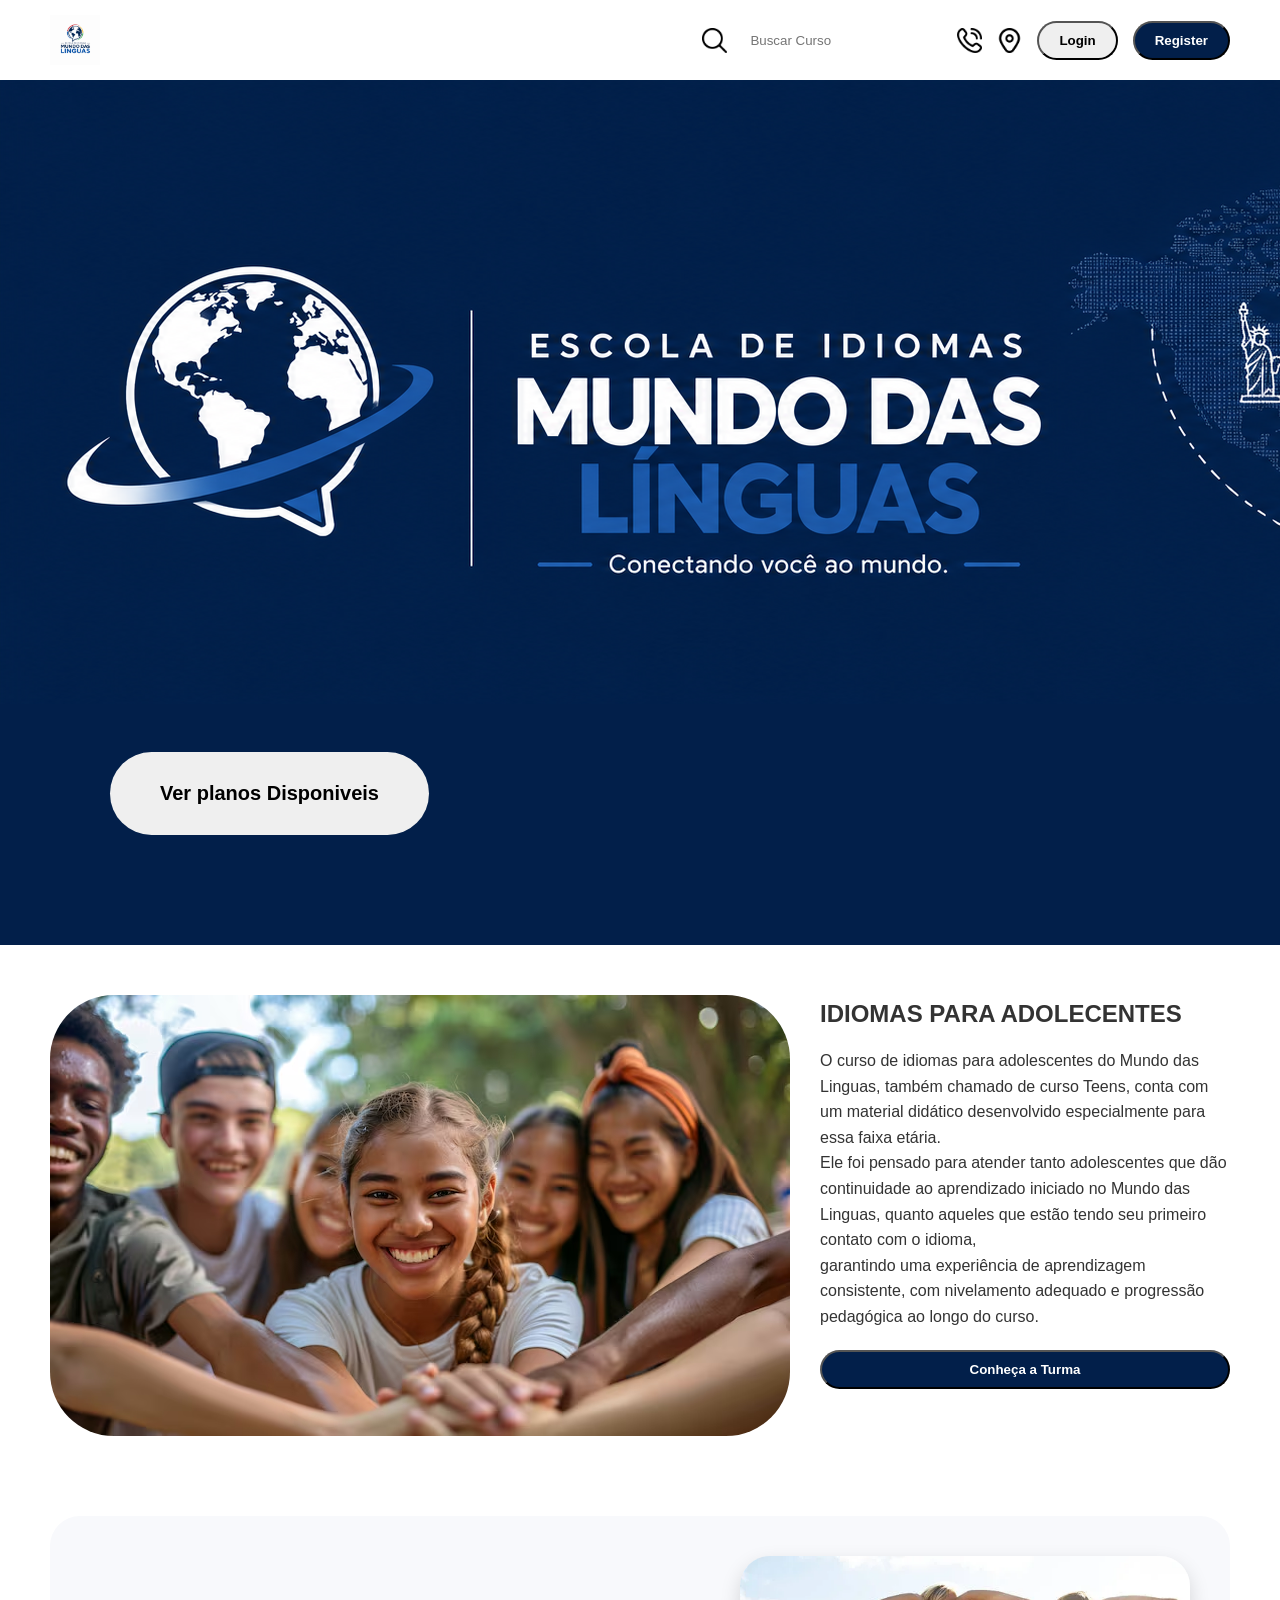
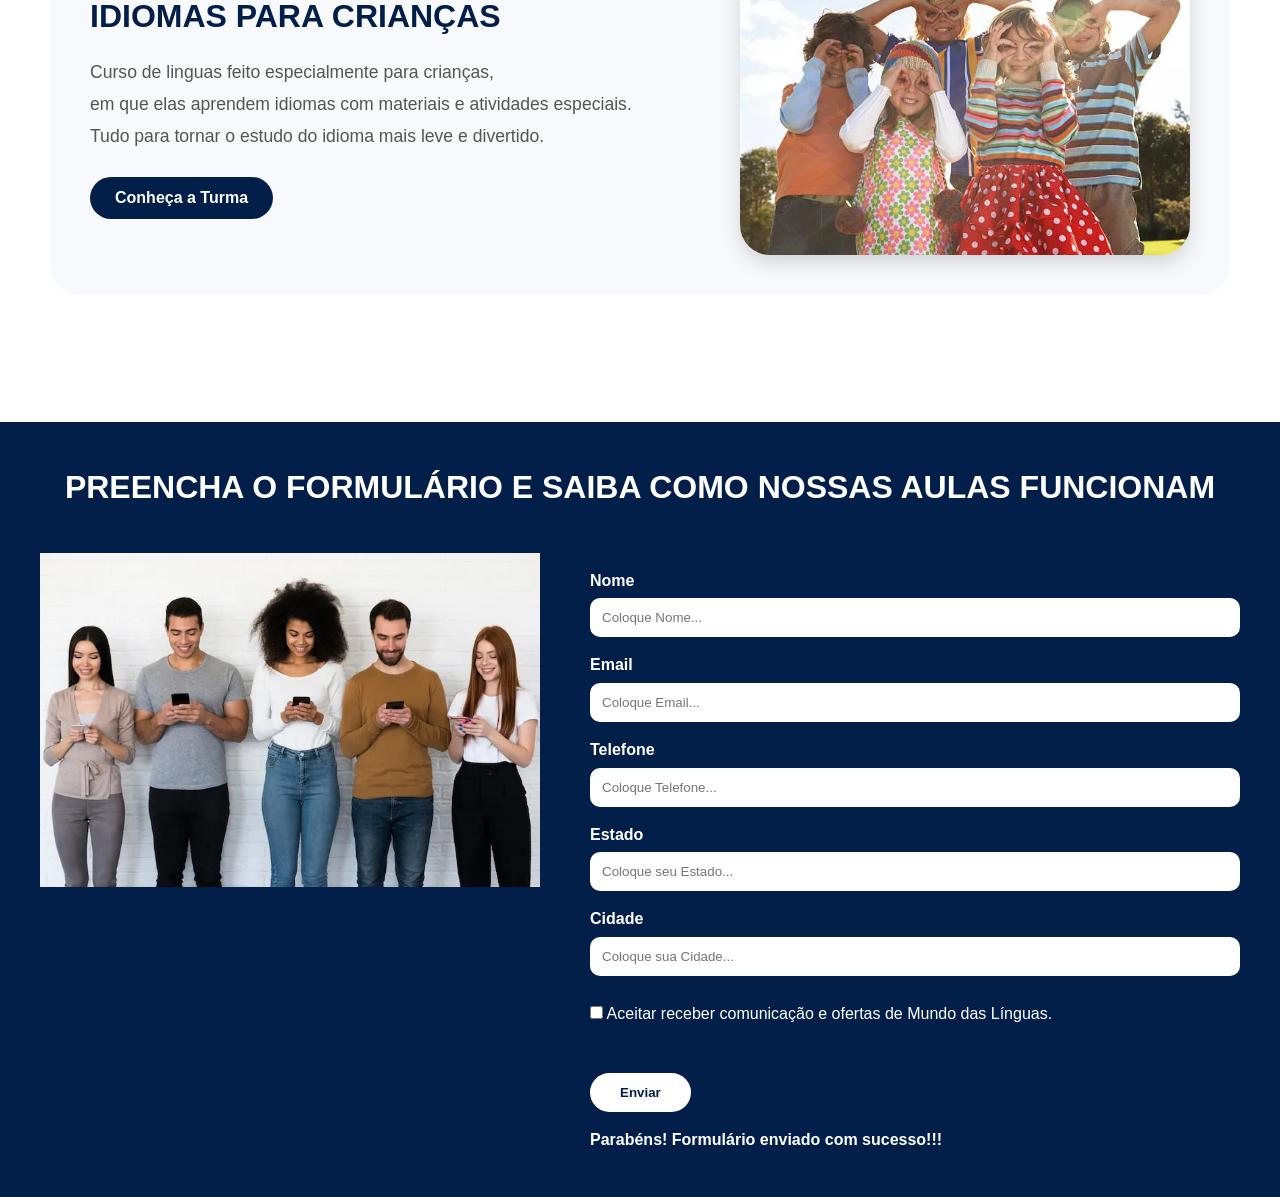
==== index.html @ b4dbf229 "css" ====
<!DOCTYPE html>
<html lang="pt-BR">
<head>
    <meta charset="UTF-8">
    <meta name="viewport" content="width=device-width, initial-scale=1.0">
    <title>Mundo das Linguas</title>
    <link rel="stylesheet" href="style.css">
</head>
<body>
    <header>
        <img id="Logo" src="img/logo.png" alt="Logo">
        <nav>
            <img src="img/Icone Busca.png" alt="">
            <input type="text" placeholder="Buscar Curso" class="barra_de_pesquisa">
            <img src="img/Icone chamada.png" alt="">
            <img src="img/icone localização.png" alt="">
            <button id="Login">Login</button>
            <button id="register">Register</button>  
        </nav>
    </header>
        
        <div id="botao">
            <img id="Banner" src="img/banner.png" alt=""><br>
            <button id="planos">Ver planos Disponiveis</button>
        </div>

        <div id="Parte2">

            <div>
    <img id="adolecente" src="img/adolecente.avif" alt="">

    <div>
        <h2 id="texto-adolecente">IDIOMAS PARA ADOLECENTES</h2>

        <p id="subtexto-adolecente">
           O curso de idiomas para adolescentes do Mundo das Linguas, também chamado de curso Teens, conta com um material didático desenvolvido especialmente para essa faixa etária.<br> 
                    Ele foi pensado para atender tanto adolescentes que dão continuidade ao aprendizado iniciado no Mundo das Linguas, quanto aqueles que estão tendo seu primeiro contato com o idioma,<br>
                    garantindo uma experiência de aprendizagem consistente, com nivelamento adequado e progressão pedagógica ao longo do curso.
        </p>

        <button class="turma">Conheça a Turma</button>
    </div>
</div> 
             <div>
    <img src="img/criança.webp" alt="" id="Kids"></img>

    <div>
        <h2 id="texto-criancas">IDIOMAS PARA CRIANÇAS</h2>

        <p id="subtexto-criancas">
          Curso de linguas feito especialmente para crianças,<br>
                     em que elas aprendem idiomas com materiais e atividades especiais.<br>
                     Tudo para tornar o estudo do idioma mais leve e divertido.</p>
        </p>

        <button class="turma">Conheça a Turma</button>
    </div>
        </div>
        <br>
        <br>
        <br>
    </div>
        <div id="formulario">
    <h1 id="preencha">
        PREENCHA O FORMULÁRIO E SAIBA COMO NOSSAS AULAS FUNCIONAM
    </h1>

    <div class="form-container">

        <img id="pessoas" src="img/celular.webp" alt="">

        <div class="form-campos">

            <p>Nome</p>
            <input type="text" placeholder="Coloque Nome...">

            <p>Email</p>
            <input type="text" placeholder="Coloque Email...">

            <p>Telefone</p>
            <input type="text" placeholder="Coloque Telefone...">

            <p>Estado</p>
            <input type="text" placeholder="Coloque seu Estado...">

            <p>Cidade</p>
            <input type="text" placeholder="Coloque sua Cidade...">

            <br><br>

            <input type="checkbox">
            <span class="Termos">
                Aceitar receber comunicação e ofertas de Mundo das Línguas.
            </span>

            <br><br>

            <button id="Enviar">Enviar</button>

            <p id="textoSecreto">
                Parabéns! Formulário enviado com sucesso!!!
            </p>

        </div>

    </div>
</div>

    <footer>

    </footer>
</body>
</html>
---- style.css ----
* {
    margin: 0;
    padding: 0;
    box-sizing: border-box;
}

body{
    font-family: Arial, Helvetica, sans-serif;
    background-color: white;
    color: #333;
    line-height: 1.6;
    width: 100%;
}


/* HEADER */
header{
    background-color: white;
    display: flex;
    justify-content: space-between;
    align-items: center;
    padding: 15px 50px;

}

#Logo{
    width: 50px;
}

nav{
    display: flex;
    align-items: center;
    gap: 15px;
}

nav img{
    width: 25px;
}

nav input{
    padding: 8px;
    border: none;
    border-radius: 5px;
    width: 200px;
    
}

#Login {
    padding: 10px 20px;
    border-radius: 20px;
    cursor: pointer;
    font-weight: bold;
}



#register{
    padding: 10px 20px;
    background-color: #021F4A;
    color: white;
    border-radius: 20px;
    cursor: pointer;
    font-weight: bold;
}

#banner{
    height: 1;
}

#planos{
border: none;
border-radius: 30rem;
padding: 30px 50px;
margin: 110px;
font-weight: bold;
cursor: pointer;
font-size: 20px;
margin-top: 40px;
}

#botao{
    background-color: #021F4A;
}

#Parte2 {
    margin: 50px;
}

#adolecente{
    border: none;
    border-radius: 4rem;
    
}
#texto-adolecente{
    text-align: center;
}
#subtexto-adolecente{
    text-align: center;
}
#Parte2 > div:first-child{
    display: flex;
    align-items: flex-start;
    gap: 30px;
}

#Parte2 > div:first-child > div{
    display: flex;
    flex-direction: column;
}

#texto-adolecente{
    text-align: left;
    margin-bottom: 15px;
}

#subtexto-adolecente{
    text-align: left;
    margin-bottom: 20px;
    max-width: 800px;
}


.turma {
    padding: 10px 20px;
    border-radius: 20px;
    cursor: pointer;
    font-weight: bold;
    background-color: #021F4A;
    color: white;
}
#Parte2 > div:nth-child(2){
    display: flex;
    flex-direction: row-reverse; /* imagem à direita */
    align-items: flex-start;
    justify-content: space-between;
    gap: 30px;
    margin-top: 50px;
}

#Parte2 > div:nth-child(2) > div{
    flex: 1;
    text-align: left;
}

#texto-criancas{
    margin-bottom: 15px;
}

#subtexto-criancas{
    margin-bottom: 20px;
    max-width: 800px;
}

#Kids{
    border-radius: 4rem;
     max-width: 400px;
}


.form-campos p{
    text-align: left;
    margin-top: 15px;
    margin-bottom: 5px;
    font-weight: bold;
}
#formulario{
    background-color: #021F4A;
    color: white;
    margin: 0 auto;
    padding: 40px;
}

#preencha{
    text-align: center;
    margin-bottom: 40px;
}

.form-container{
    display: flex;
    align-items: flex-start;
    justify-content: space-between;
    gap: 50px;
}

#pessoas{
    width: 500px;
    height: auto;
}

.form-campos{
    flex: 1;
}

.form-campos p{
    margin-top: 15px;
    margin-bottom: 5px;
    font-weight: bold;
}

.form-campos input[type="text"]{
    width: 100%;
    padding: 12px;
    border: none;
    border-radius: 10px;
}

#Enviar{
    margin-top: 20px;
    padding: 12px 30px;
    border: none;
    border-radius: 25px;
    background-color: white;
    color: #021F4A;
    font-weight: bold;
    cursor: pointer;
}
:root{
    --azul-principal: #021F4A;
    --cinza-texto: #333;
    --branco: #fff;
}

body{
    font-family: Arial, Helvetica, sans-serif;
    background: var(--branco);
    color: var(--cinza-texto);
    line-height: 1.6;
}
/* SEÇÃO CRIANÇAS */
#Parte2 > div:nth-child(2){
    display: flex;
    align-items: center;
    justify-content: space-between;
    gap: 50px;
    margin-top: 80px;
    padding: 40px;
    background-color: #f8f9fc;
    border-radius: 30px;
}

#Parte2 > div:nth-child(2) > div{
    flex: 1;
}

#texto-criancas{
    font-size: 2rem;
    color: #021F4A;
    margin-bottom: 15px;
}

#subtexto-criancas{
    font-size: 1.1rem;
    line-height: 1.8;
    color: #555;
    margin-bottom: 25px;
    max-width: 600px;
}

#Kids{
    width: 100%;
    max-width: 450px;
    border-radius: 30px;
    object-fit: cover;
    box-shadow: 0 8px 20px rgba(0,0,0,0.15);
}

#Parte2 > div:nth-child(2) .turma{
    background-color: #021F4A;
    color: white;
    border: none;
    border-radius: 25px;
    padding: 12px 25px;
    font-size: 16px;
    transition: 0.3s;
}

#Parte2 > div:nth-child(2) .turma:hover{
    background-color: #03306f;
    transform: translateY(-2px);
}
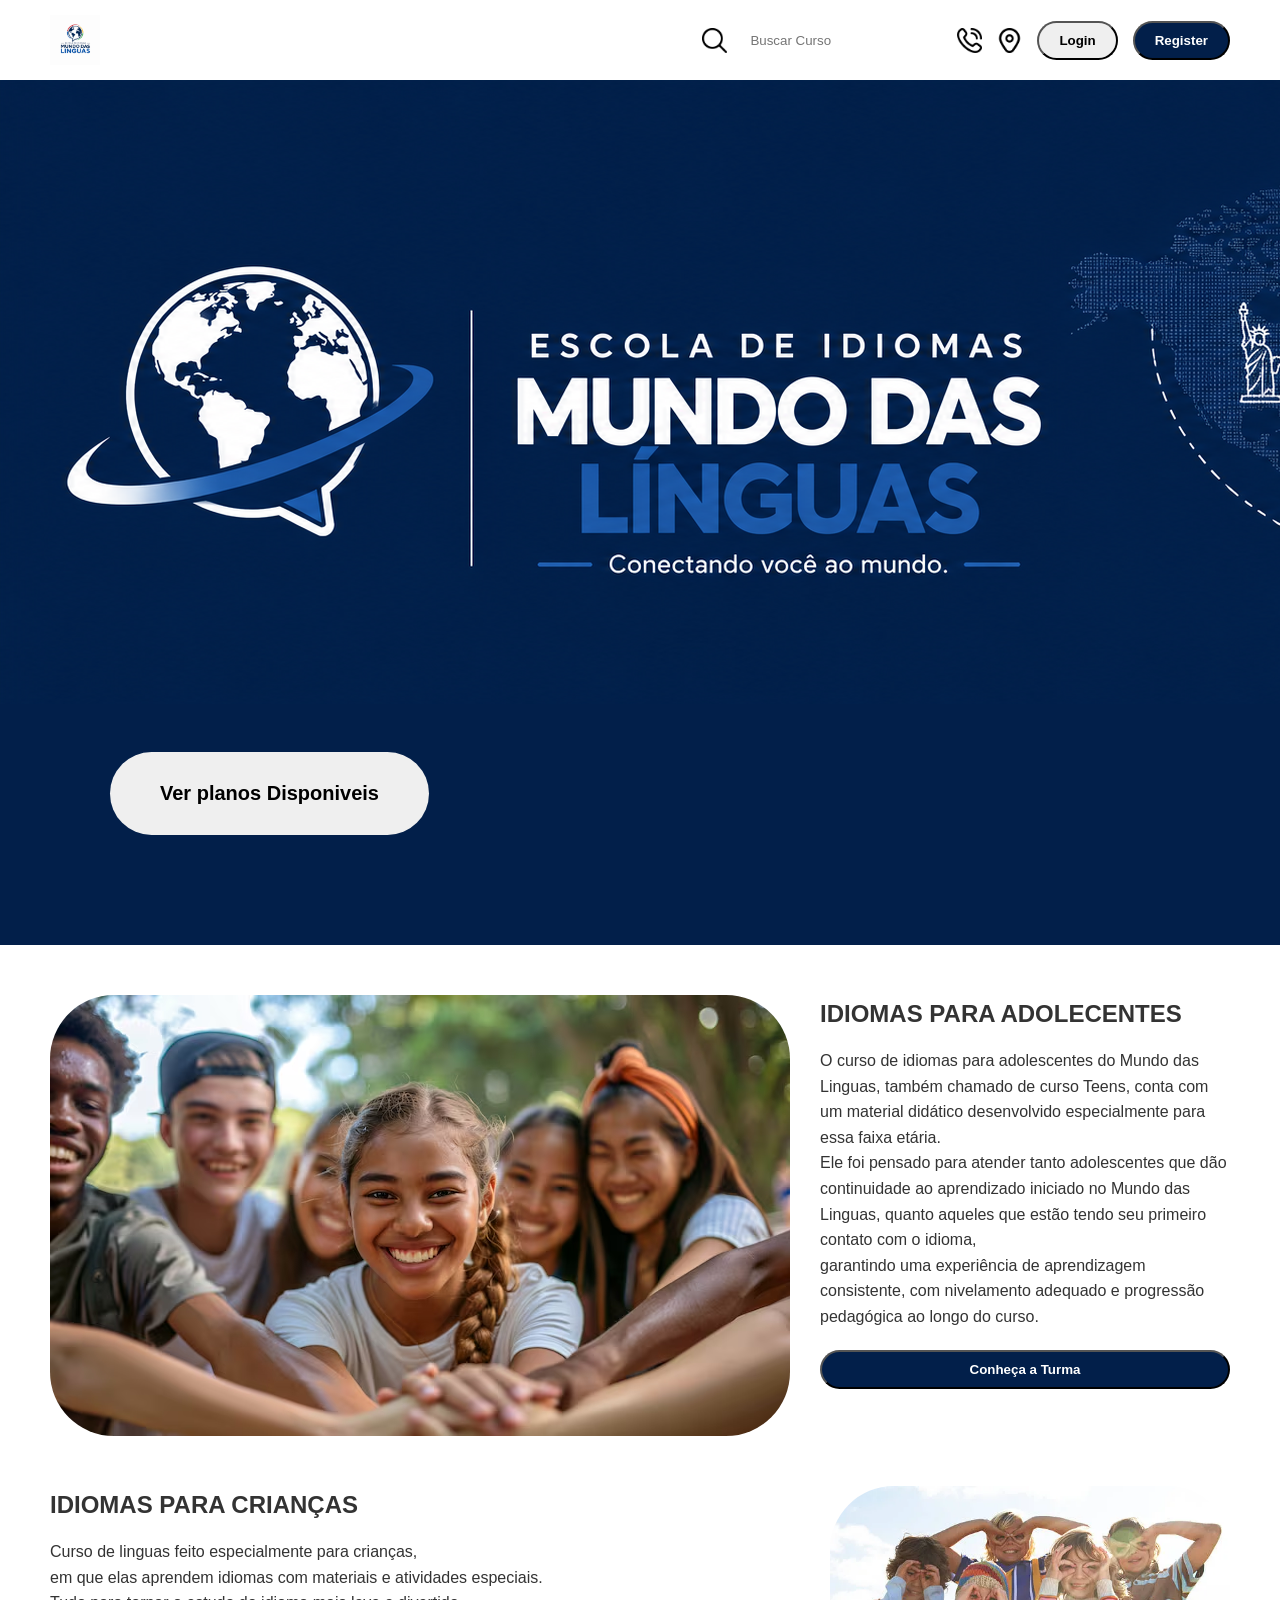
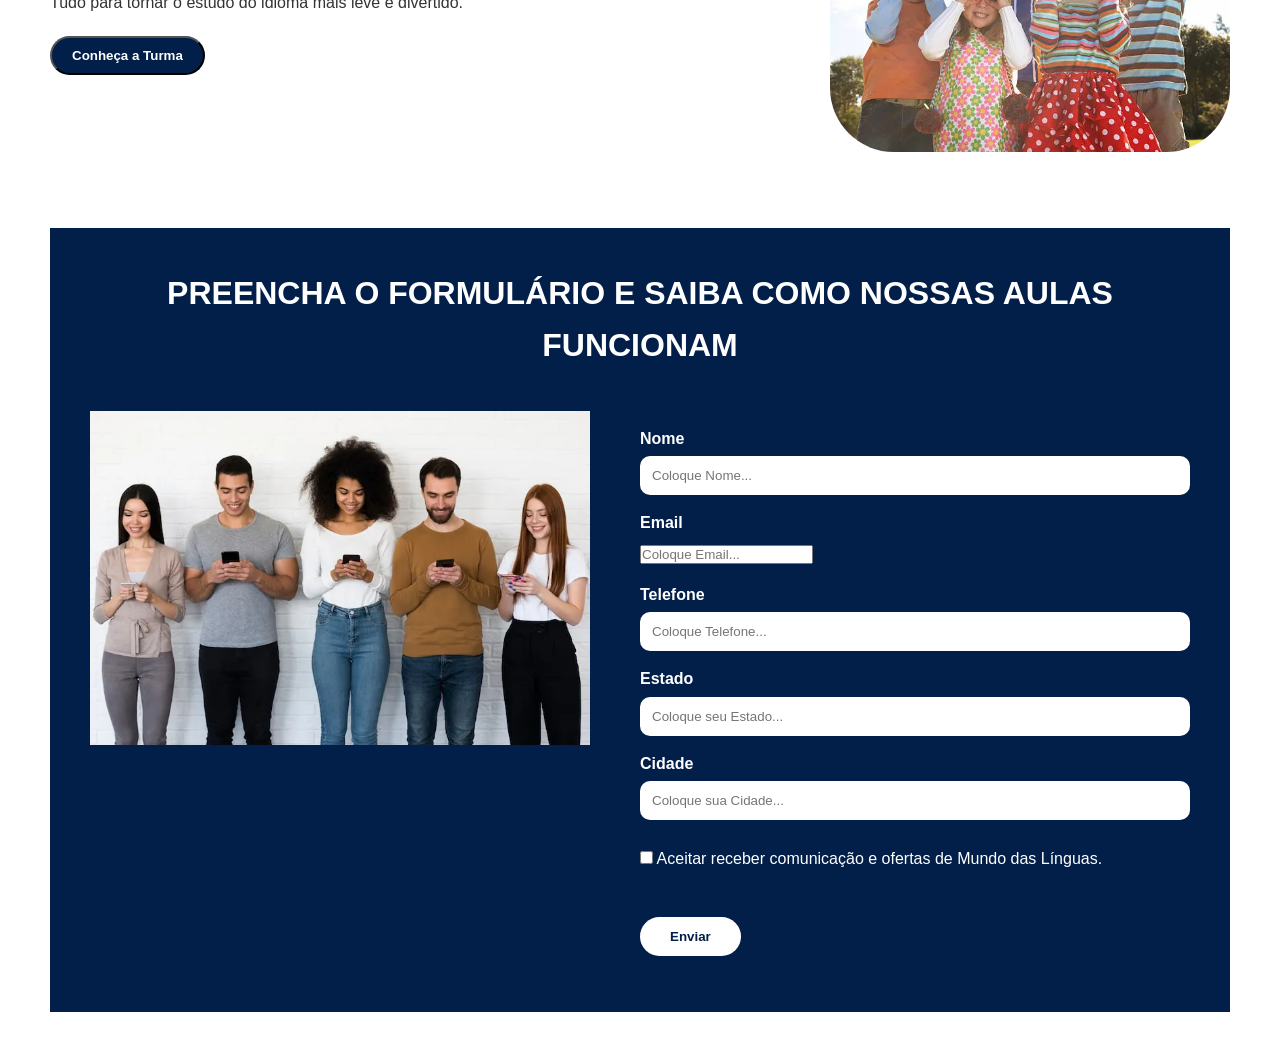
==== commit 2a3f1c03: "Arrumei" ====
--- a/index.html
+++ b/index.html
@@ -18,6 +18,7 @@
             <button id="register">Register</button>  
         </nav>
     </header>
+    <main>
         
         <div id="botao">
             <img id="Banner" src="img/banner.png" alt=""><br>
@@ -40,7 +41,7 @@
 
         <button class="turma">Conheça a Turma</button>
     </div>
-</div> 
+</div>
              <div>
     <img src="img/criança.webp" alt="" id="Kids"></img>
 
@@ -50,7 +51,7 @@
         <p id="subtexto-criancas">
           Curso de linguas feito especialmente para crianças,<br>
                      em que elas aprendem idiomas com materiais e atividades especiais.<br>
-                     Tudo para tornar o estudo do idioma mais leve e divertido.</p>
+                     Tudo para tornar o estudo do idioma mais leve e divertido.
         </p>
 
         <button class="turma">Conheça a Turma</button>
@@ -59,7 +60,6 @@
         <br>
         <br>
         <br>
-    </div>
         <div id="formulario">
     <h1 id="preencha">
         PREENCHA O FORMULÁRIO E SAIBA COMO NOSSAS AULAS FUNCIONAM
@@ -69,45 +69,48 @@
 
         <img id="pessoas" src="img/celular.webp" alt="">
 
-        <div class="form-campos">
+        <form id="contact-form" class="form-campos" novalidate>
+         <p>Nome</p>
+         <input id="nome" name="nome" type="text" placeholder="Coloque Nome..." required>
 
-            <p>Nome</p>
-            <input type="text" placeholder="Coloque Nome...">
+         <p>Email</p>
+         <input id="email" name="email" type="email" placeholder="Coloque Email..." required>
 
-            <p>Email</p>
-            <input type="text" placeholder="Coloque Email...">
+         <p>Telefone</p>
+         <input id="telefone" name="telefone" type="text" placeholder="Coloque Telefone..." required>
 
-            <p>Telefone</p>
-            <input type="text" placeholder="Coloque Telefone...">
+          <p>Estado</p>
+         <input id="estado" name="estado" type="text" placeholder="Coloque seu Estado..." required>
 
-            <p>Estado</p>
-            <input type="text" placeholder="Coloque seu Estado...">
+          <p>Cidade</p>
+         <input id="cidade" name="cidade" type="text" placeholder="Coloque sua Cidade..." required>
 
-            <p>Cidade</p>
-            <input type="text" placeholder="Coloque sua Cidade...">
+         <br><br>
 
-            <br><br>
+         <label class="Termos">
+             <input id="termos" name="termos" type="checkbox">
+             Aceitar receber comunicação e ofertas de Mundo das Línguas.
+         </label>
 
-            <input type="checkbox">
-            <span class="Termos">
-                Aceitar receber comunicação e ofertas de Mundo das Línguas.
-            </span>
+          <br><br>
 
-            <br><br>
+           <button id="Enviar" type="button">Enviar</button>
 
-            <button id="Enviar">Enviar</button>
+           <p id="avisoErro" style="color: red; margin-top: 1rem;"></p>
 
-            <p id="textoSecreto">
-                Parabéns! Formulário enviado com sucesso!!!
-            </p>
+           <p id="textoSecreto" style="display: none; color: green; margin-top: 1rem;">
+              Parabéns! Formulário enviado com sucesso!!!
+           </p>
 
-        </div>
+        </form>
 
     </div>
 </div>
 
+    </main>
     <footer>
 
     </footer>
+    <script src="javascript.js" defer></script>
 </body>
 </html>
--- a/style.css
+++ b/style.css
@@ -214,6 +214,21 @@
     font-weight: bold;
     cursor: pointer;
 }
+<<<<<<< HEAD:SIte/style.css
+
+
+#textoSecreto {
+    display: none;
+    color: green;
+    font-weight: bold;
+    margin-top: 15px;
+}
+
+#avisoErro {
+    color: red;
+    font-weight: bold;
+    margin-top: 15px;
+=======
 :root{
     --azul-principal: #021F4A;
     --cinza-texto: #333;
@@ -277,4 +292,5 @@
 #Parte2 > div:nth-child(2) .turma:hover{
     background-color: #03306f;
     transform: translateY(-2px);
+>>>>>>> b4dbf229d453d631258227f973949cff8d0eba16:style.css
 }
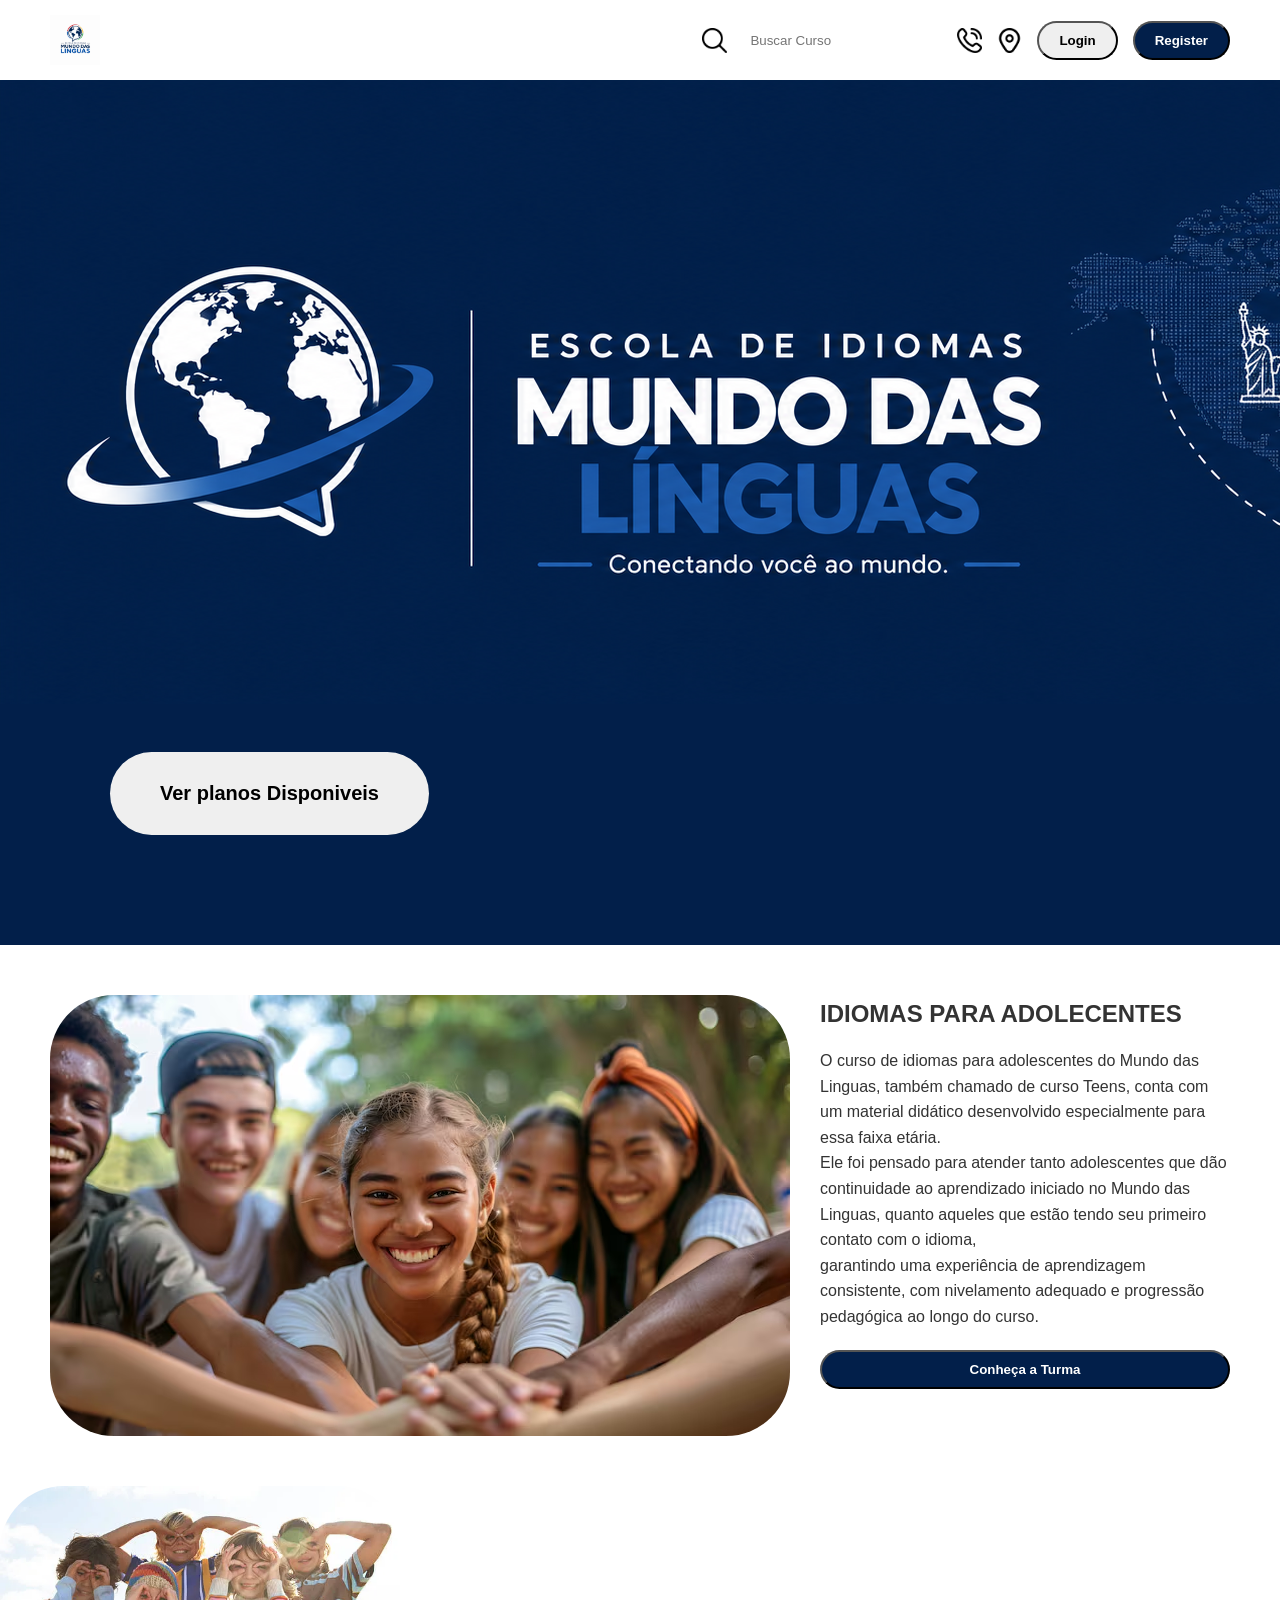
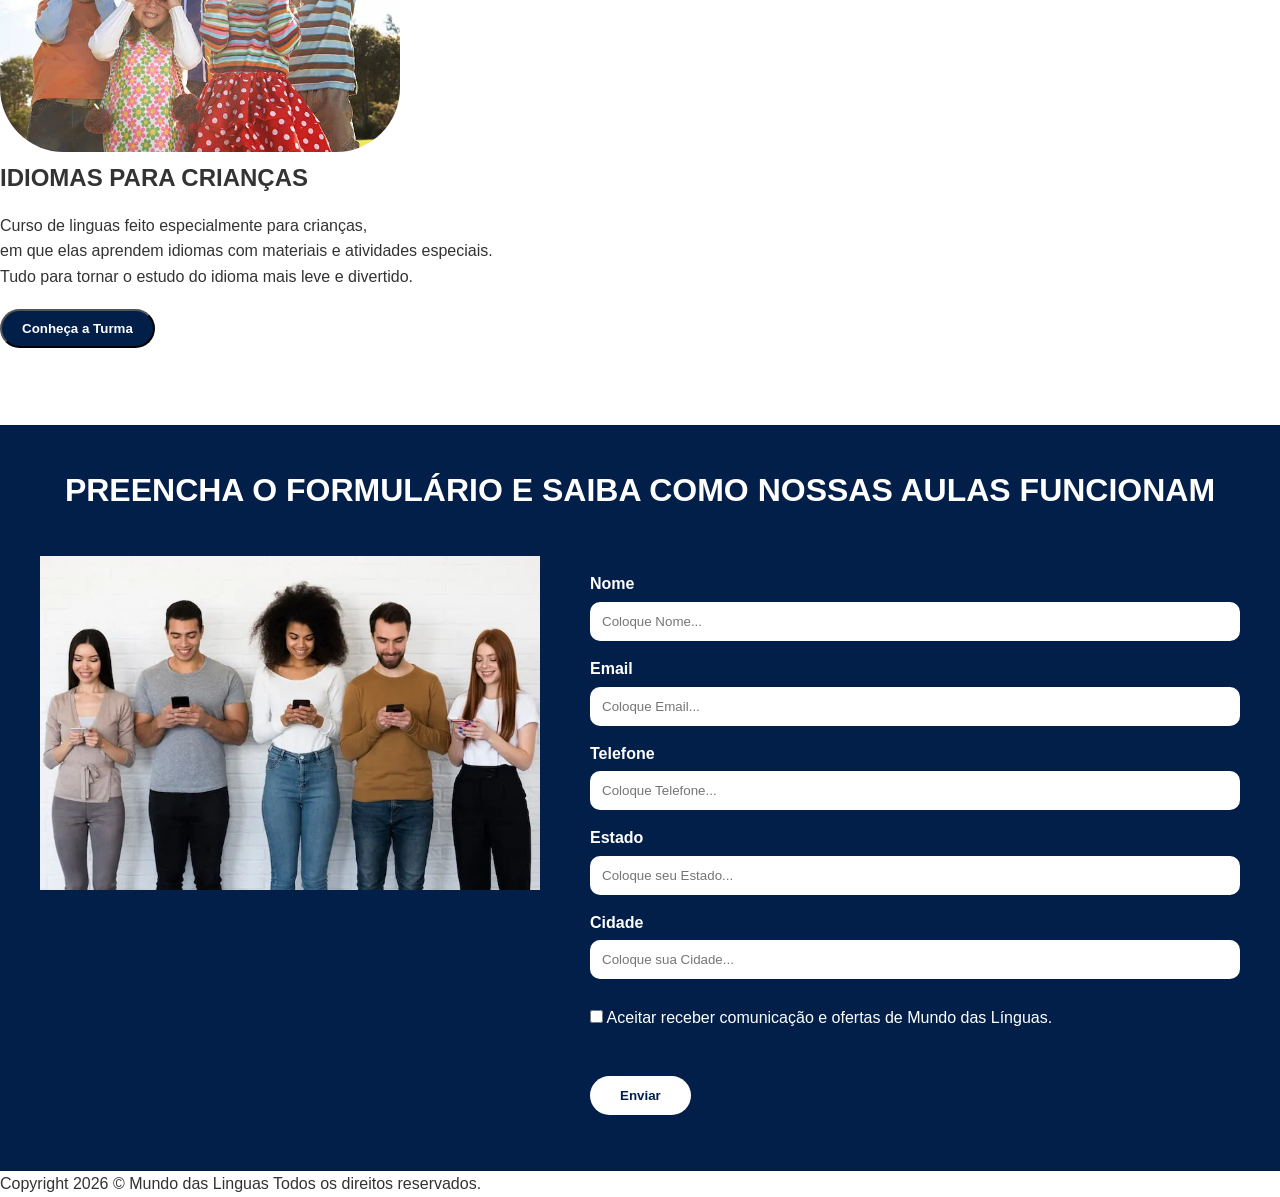
==== commit 944102bb: "Fiz Bosta Alguem Arrume" ====
--- a/index.html
+++ b/index.html
@@ -42,6 +42,7 @@
         <button class="turma">Conheça a Turma</button>
     </div>
 </div>
+        </div>
              <div>
     <img src="img/criança.webp" alt="" id="Kids"></img>
 
@@ -74,7 +75,7 @@
          <input id="nome" name="nome" type="text" placeholder="Coloque Nome..." required>
 
          <p>Email</p>
-         <input id="email" name="email" type="email" placeholder="Coloque Email..." required>
+         <input id="email" name="email" type="text" placeholder="Coloque Email..." required>
 
          <p>Telefone</p>
          <input id="telefone" name="telefone" type="text" placeholder="Coloque Telefone..." required>
@@ -108,8 +109,8 @@
 </div>
 
     </main>
-    <footer>
-
+    <footer id="baixo">
+        Copyright 2026 © Mundo das Linguas Todos os direitos reservados.
     </footer>
     <script src="javascript.js" defer></script>
 </body>
--- a/style.css
+++ b/style.css
@@ -293,4 +293,10 @@
     background-color: #03306f;
     transform: translateY(-2px);
 >>>>>>> b4dbf229d453d631258227f973949cff8d0eba16:style.css
+}
+
+baixo{
+    text-align: center;
+    padding: 20px 0;
+    margin-top: 50px;
 }
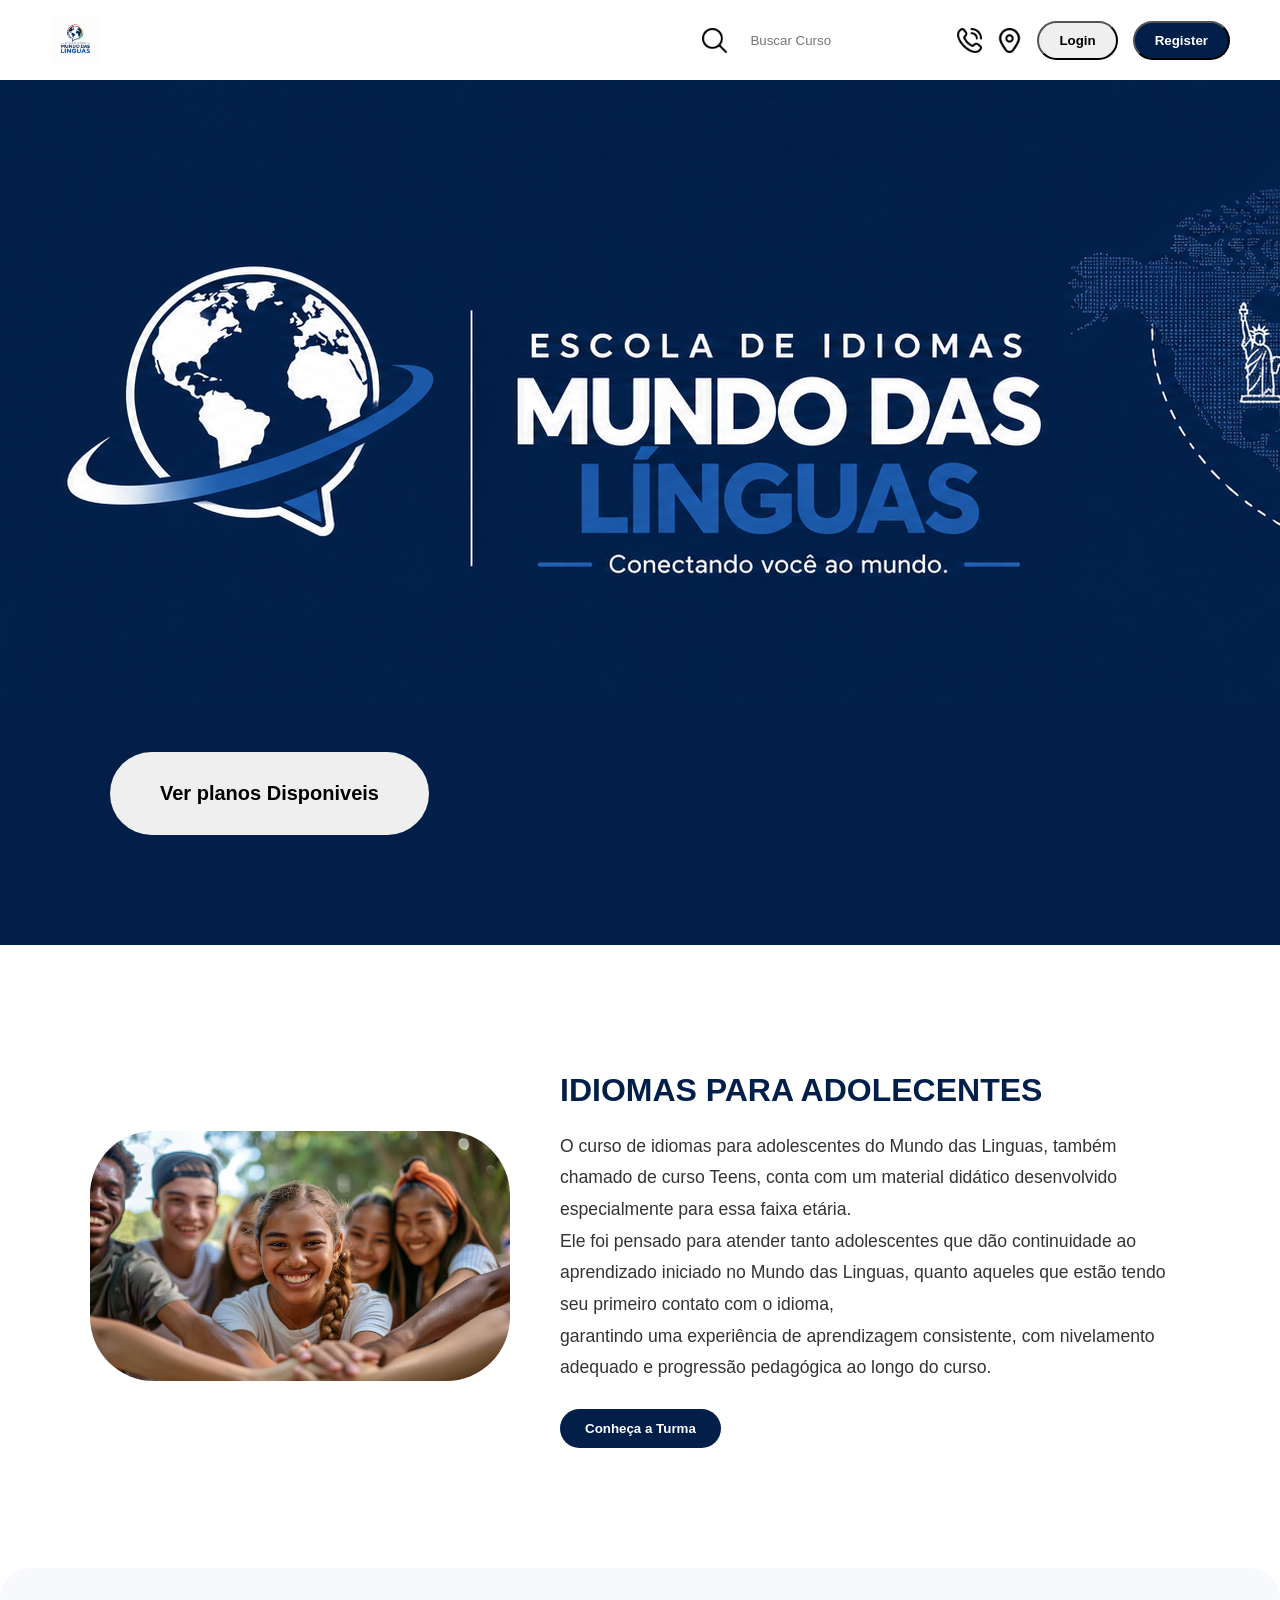
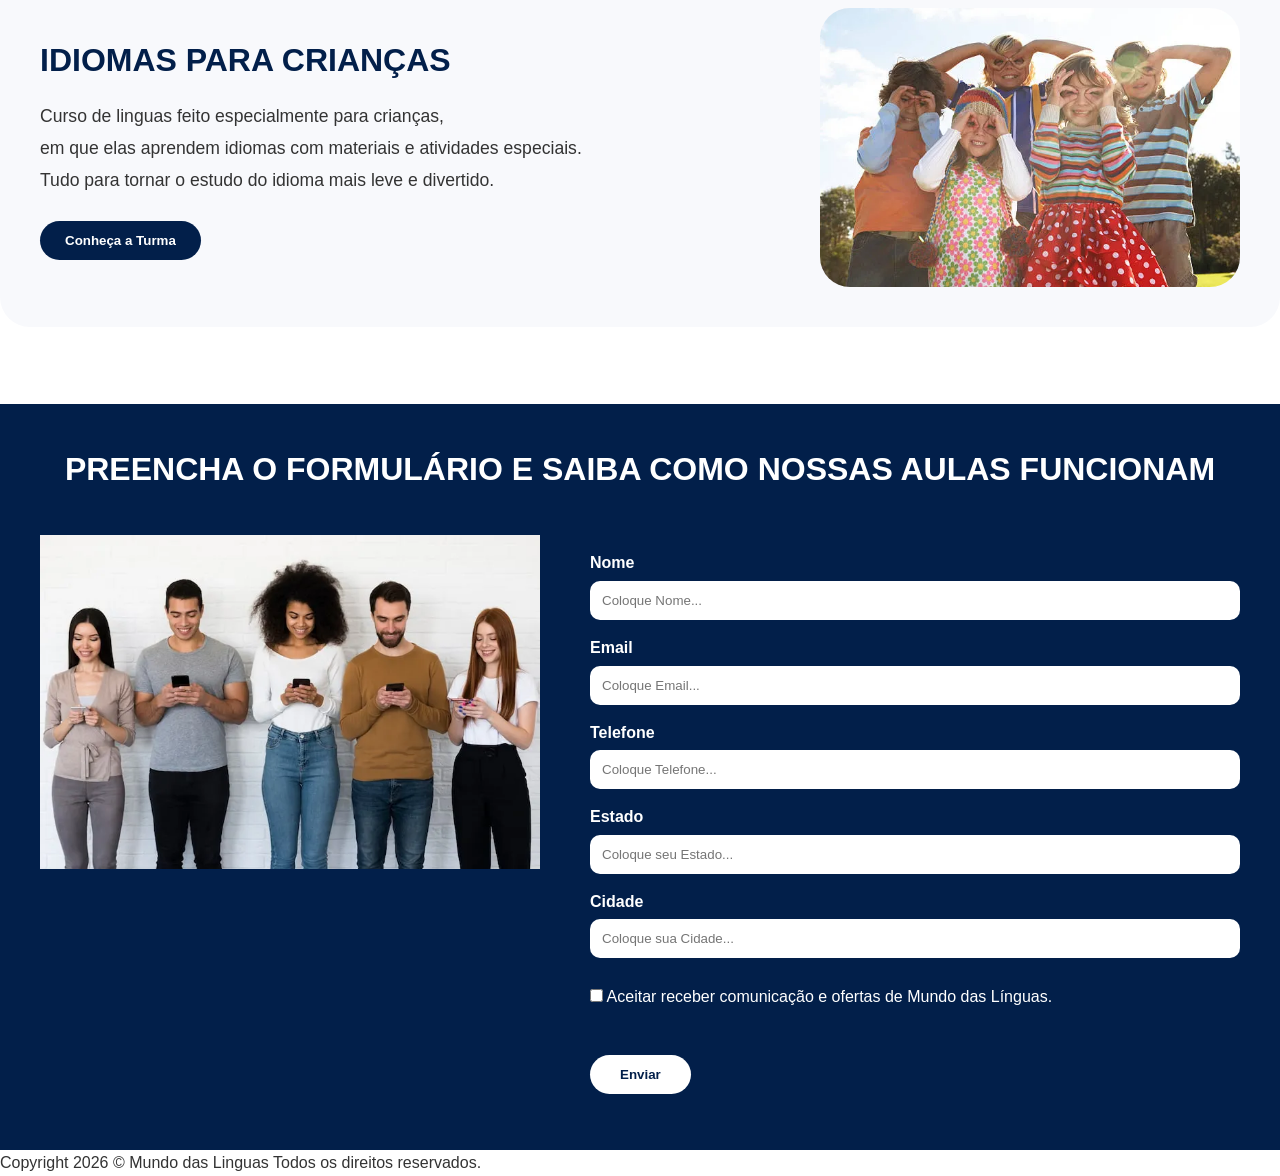
==== commit 66c4df88: "Atualização final" ====
--- a/index.html
+++ b/index.html
@@ -27,7 +27,7 @@
 
         <div id="Parte2">
 
-            <div>
+            <div class="secao-adolecente">
     <img id="adolecente" src="img/adolecente.avif" alt="">
 
     <div>
@@ -43,7 +43,7 @@
     </div>
 </div>
         </div>
-             <div>
+             <div class="secao-criancas">
     <img src="img/criança.webp" alt="" id="Kids"></img>
 
     <div>
--- a/style.css
+++ b/style.css
@@ -97,65 +97,70 @@
 #subtexto-adolecente{
     text-align: center;
 }
-#Parte2 > div:first-child{
-    display: flex;
-    align-items: flex-start;
-    gap: 30px;
-}
-
-#Parte2 > div:first-child > div{
-    display: flex;
-    flex-direction: column;
-}
-
-#texto-adolecente{
+.secao-adolecente,
+.secao-criancas {
+    display: flex;
+    align-items: center;
+    gap: 50px;
+    margin-top: 80px;
+    padding: 40px;
+    border-radius: 30px;
+}
+
+.secao-adolecente {
+    background-color: white;
+}
+
+.secao-criancas {
+    background-color: #f8f9fc;
+    flex-direction: row-reverse;
+}
+
+.secao-adolecente img,
+.secao-criancas img {
+    width: 100%;
+    max-width: 420px;
+    border-radius: 30px;
+    object-fit: cover;
+}
+
+.secao-adolecente > div,
+.secao-criancas > div {
+    flex: 1;
+}
+
+#texto-adolecente,
+#texto-criancas {
     text-align: left;
     margin-bottom: 15px;
-}
-
-#subtexto-adolecente{
+    font-size: 2rem;
+    color: #021F4A;
+}
+
+#subtexto-adolecente,
+#subtexto-criancas {
     text-align: left;
-    margin-bottom: 20px;
+    margin-bottom: 25px;
     max-width: 800px;
-}
-
+    font-size: 1.1rem;
+    line-height: 1.8;
+}
 
 .turma {
-    padding: 10px 20px;
-    border-radius: 20px;
-    cursor: pointer;
-    font-weight: bold;
-    background-color: #021F4A;
-    color: white;
-}
-#Parte2 > div:nth-child(2){
-    display: flex;
-    flex-direction: row-reverse; /* imagem à direita */
-    align-items: flex-start;
-    justify-content: space-between;
-    gap: 30px;
-    margin-top: 50px;
-}
-
-#Parte2 > div:nth-child(2) > div{
-    flex: 1;
-    text-align: left;
-}
-
-#texto-criancas{
-    margin-bottom: 15px;
-}
-
-#subtexto-criancas{
-    margin-bottom: 20px;
-    max-width: 800px;
-}
-
-#Kids{
-    border-radius: 4rem;
-     max-width: 400px;
-}
-
+    padding: 12px 25px;
+    border-radius: 25px;
+    cursor: pointer;
+    font-weight: bold;
+    background-color: #021F4A;
+    color: white;
+    border: none;
+    transition: 0.3s;
+}
+
+.turma:hover {
+    background-color: #03306f;
+    transform: translateY(-2px);
+}
 
 .form-campos p{
     text-align: left;
@@ -214,7 +219,7 @@
     font-weight: bold;
     cursor: pointer;
 }
-<<<<<<< HEAD:SIte/style.css
+
 
 
 #textoSecreto {
@@ -228,7 +233,6 @@
     color: red;
     font-weight: bold;
     margin-top: 15px;
-=======
 :root{
     --azul-principal: #021F4A;
     --cinza-texto: #333;
@@ -257,6 +261,28 @@
     flex: 1;
 }
 
+/* SEÇÃO CRIANÇAS */
+#Parte2 > div:nth-child(2){
+    display: flex;
+    flex-direction: row; /* imagem à esquerda */
+    align-items: center;
+    justify-content: space-between;
+    gap: 50px;
+    margin-top: 80px;
+    padding: 40px;
+}
+
+#Parte2 > div:nth-child(2) > div{
+    flex: 1;
+}
+
+#Kids{
+    width: 100%;
+    max-width: 450px;
+    border-radius: 30px;
+    object-fit: cover;
+}
+
 #texto-criancas{
     font-size: 2rem;
     color: #021F4A;
@@ -266,17 +292,25 @@
 #subtexto-criancas{
     font-size: 1.1rem;
     line-height: 1.8;
-    color: #555;
     margin-bottom: 25px;
-    max-width: 600px;
-}
-
-#Kids{
-    width: 100%;
-    max-width: 450px;
-    border-radius: 30px;
-    object-fit: cover;
-    box-shadow: 0 8px 20px rgba(0,0,0,0.15);
+}
+
+/* BOTÃO MAIOR */
+#Parte2 > div:nth-child(2) .turma{
+    background-color: #021F4A;
+    color: white;
+    border: none;
+    border-radius: 30px;
+    padding: 18px 40px; /* aumenta o tamanho */
+    font-size: 20px;    /* texto maior */
+    font-weight: bold;
+    cursor: pointer;
+    transition: 0.3s;
+}
+
+#Parte2 > div:nth-child(2) .turma:hover{
+    background-color: #03306f;
+    transform: translateY(-2px);
 }
 
 #Parte2 > div:nth-child(2) .turma{
@@ -292,7 +326,6 @@
 #Parte2 > div:nth-child(2) .turma:hover{
     background-color: #03306f;
     transform: translateY(-2px);
->>>>>>> b4dbf229d453d631258227f973949cff8d0eba16:style.css
 }
 
 baixo{
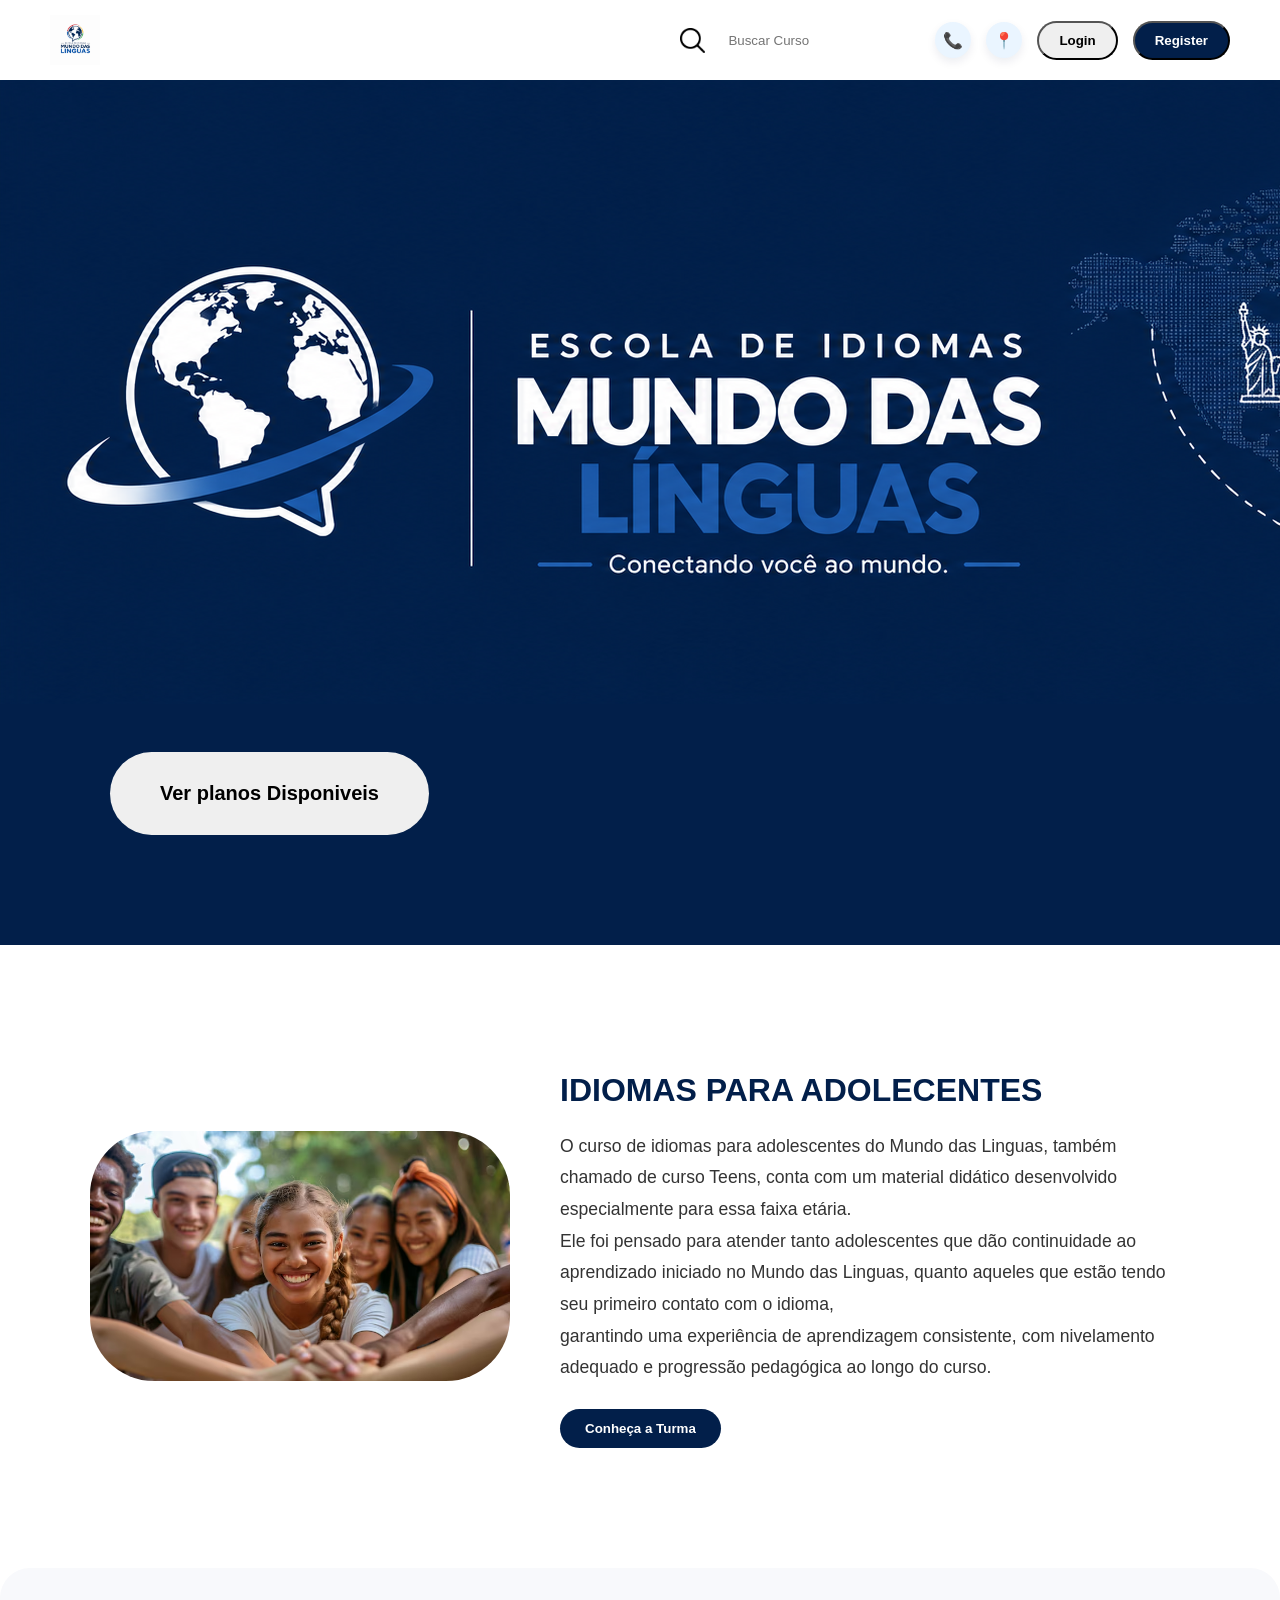
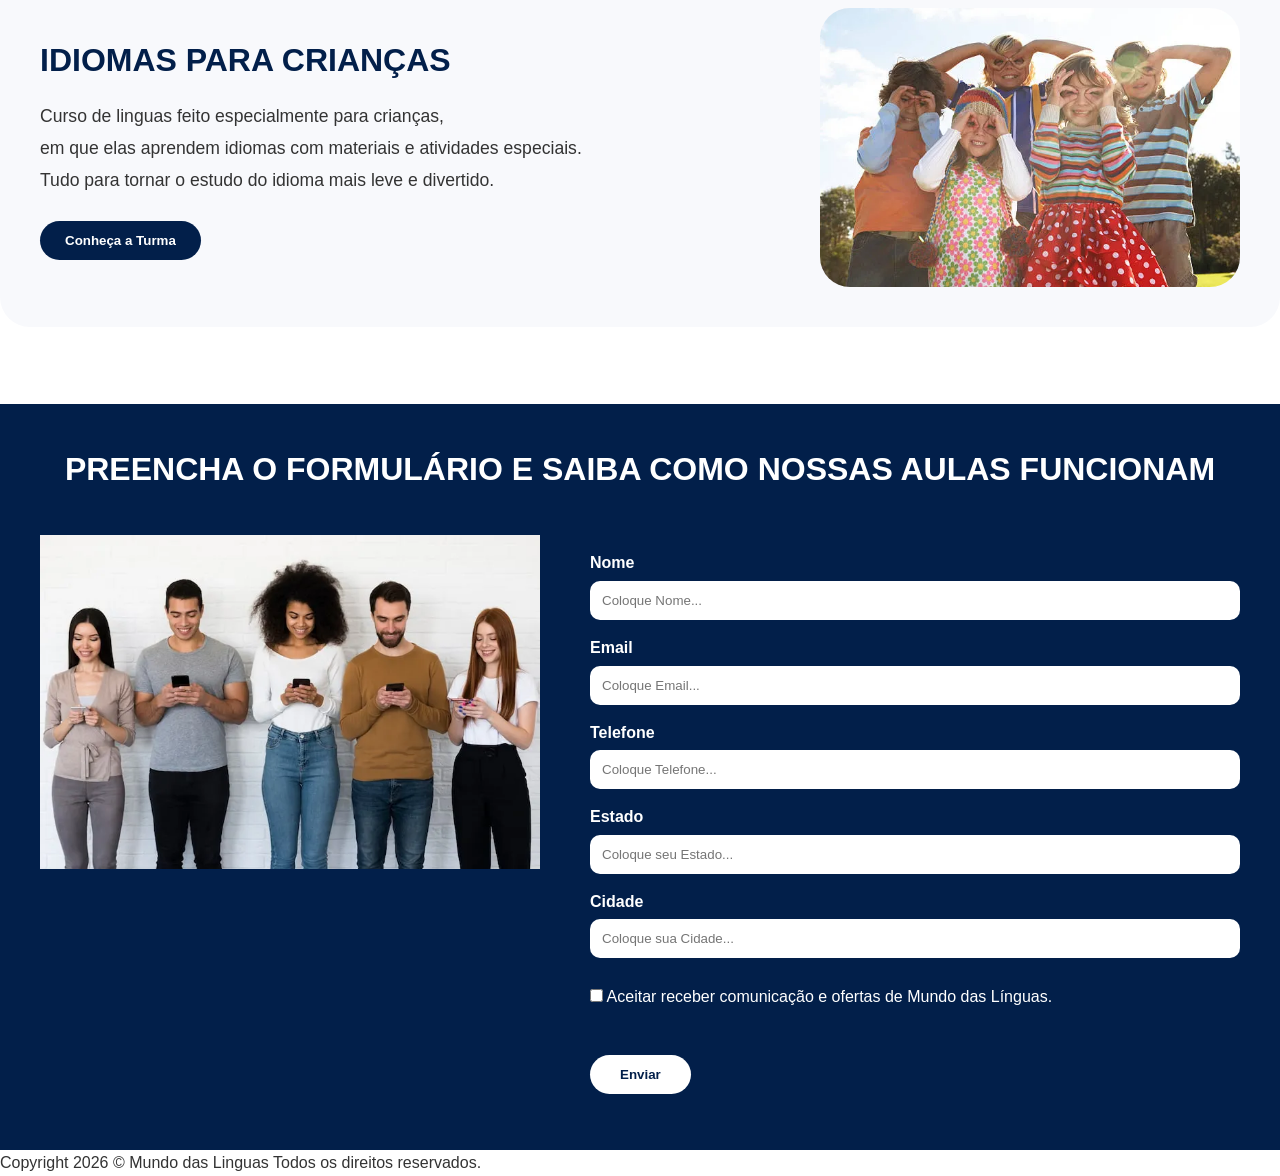
==== commit 2b82a97e: "Chamada e Localizaçãop" ====
--- a/index.html
+++ b/index.html
@@ -12,8 +12,14 @@
         <nav>
             <img src="img/Icone Busca.png" alt="">
             <input type="text" placeholder="Buscar Curso" class="barra_de_pesquisa">
-            <img src="img/Icone chamada.png" alt="">
-            <img src="img/icone localização.png" alt="">
+            <div class="phone-wrapper-home">
+                <button class="phone-icon-home" id="phone-icon-home" type="button" aria-label="Mostrar telefone de contato">📞</button>
+                <div class="phone-bubble-home" id="phone-bubble-home">+55 (15) 99131-5008</div>
+            </div>
+            <div class="location-wrapper-home">
+                <button class="location-icon-home" id="location-icon-home" type="button" aria-label="Mostrar localização">📍</button>
+                <div class="location-bubble-home" id="location-bubble-home">Rua das Línguas, 12 - São Paulo</div>
+            </div>
             <button id="Login">Login</button>
             <button id="register">Register</button>  
         </nav>
--- a/style.css
+++ b/style.css
@@ -35,6 +35,94 @@
 
 nav img{
     width: 25px;
+}
+
+.phone-wrapper-home {
+    position: relative;
+    display: inline-flex;
+    align-items: center;
+}
+
+.phone-icon-home {
+    border: none;
+    background: #eaf5ff;
+    color: #021F4A;
+    width: 36px;
+    height: 36px;
+    border-radius: 50%;
+    display: flex;
+    align-items: center;
+    justify-content: center;
+    cursor: pointer;
+    font-size: 16px;
+    box-shadow: 0 4px 10px rgba(2, 31, 74, 0.08);
+}
+
+.phone-bubble-home {
+    position: absolute;
+    top: calc(100% + 8px);
+    right: 0;
+    background: white;
+    color: #021F4A;
+    padding: 8px 10px;
+    border-radius: 10px;
+    font-size: 12px;
+    font-weight: 600;
+    box-shadow: 0 6px 16px rgba(0, 0, 0, 0.12);
+    white-space: nowrap;
+    opacity: 0;
+    pointer-events: none;
+    transform: translateY(4px);
+    transition: opacity 0.2s ease, transform 0.2s ease;
+}
+
+.phone-bubble-home.show {
+    opacity: 1;
+    transform: translateY(0);
+}
+
+.location-wrapper-home {
+    position: relative;
+    display: inline-flex;
+    align-items: center;
+}
+
+.location-icon-home {
+    border: none;
+    background: #eaf5ff;
+    color: #021F4A;
+    width: 36px;
+    height: 36px;
+    border-radius: 50%;
+    display: flex;
+    align-items: center;
+    justify-content: center;
+    cursor: pointer;
+    font-size: 16px;
+    box-shadow: 0 4px 10px rgba(2, 31, 74, 0.08);
+}
+
+.location-bubble-home {
+    position: absolute;
+    top: calc(100% + 8px);
+    right: 0;
+    background: white;
+    color: #021F4A;
+    padding: 8px 10px;
+    border-radius: 10px;
+    font-size: 12px;
+    font-weight: 600;
+    box-shadow: 0 6px 16px rgba(0, 0, 0, 0.12);
+    white-space: nowrap;
+    opacity: 0;
+    pointer-events: none;
+    transform: translateY(4px);
+    transition: opacity 0.2s ease, transform 0.2s ease;
+}
+
+.location-bubble-home.show {
+    opacity: 1;
+    transform: translateY(0);
 }
 
 nav input{
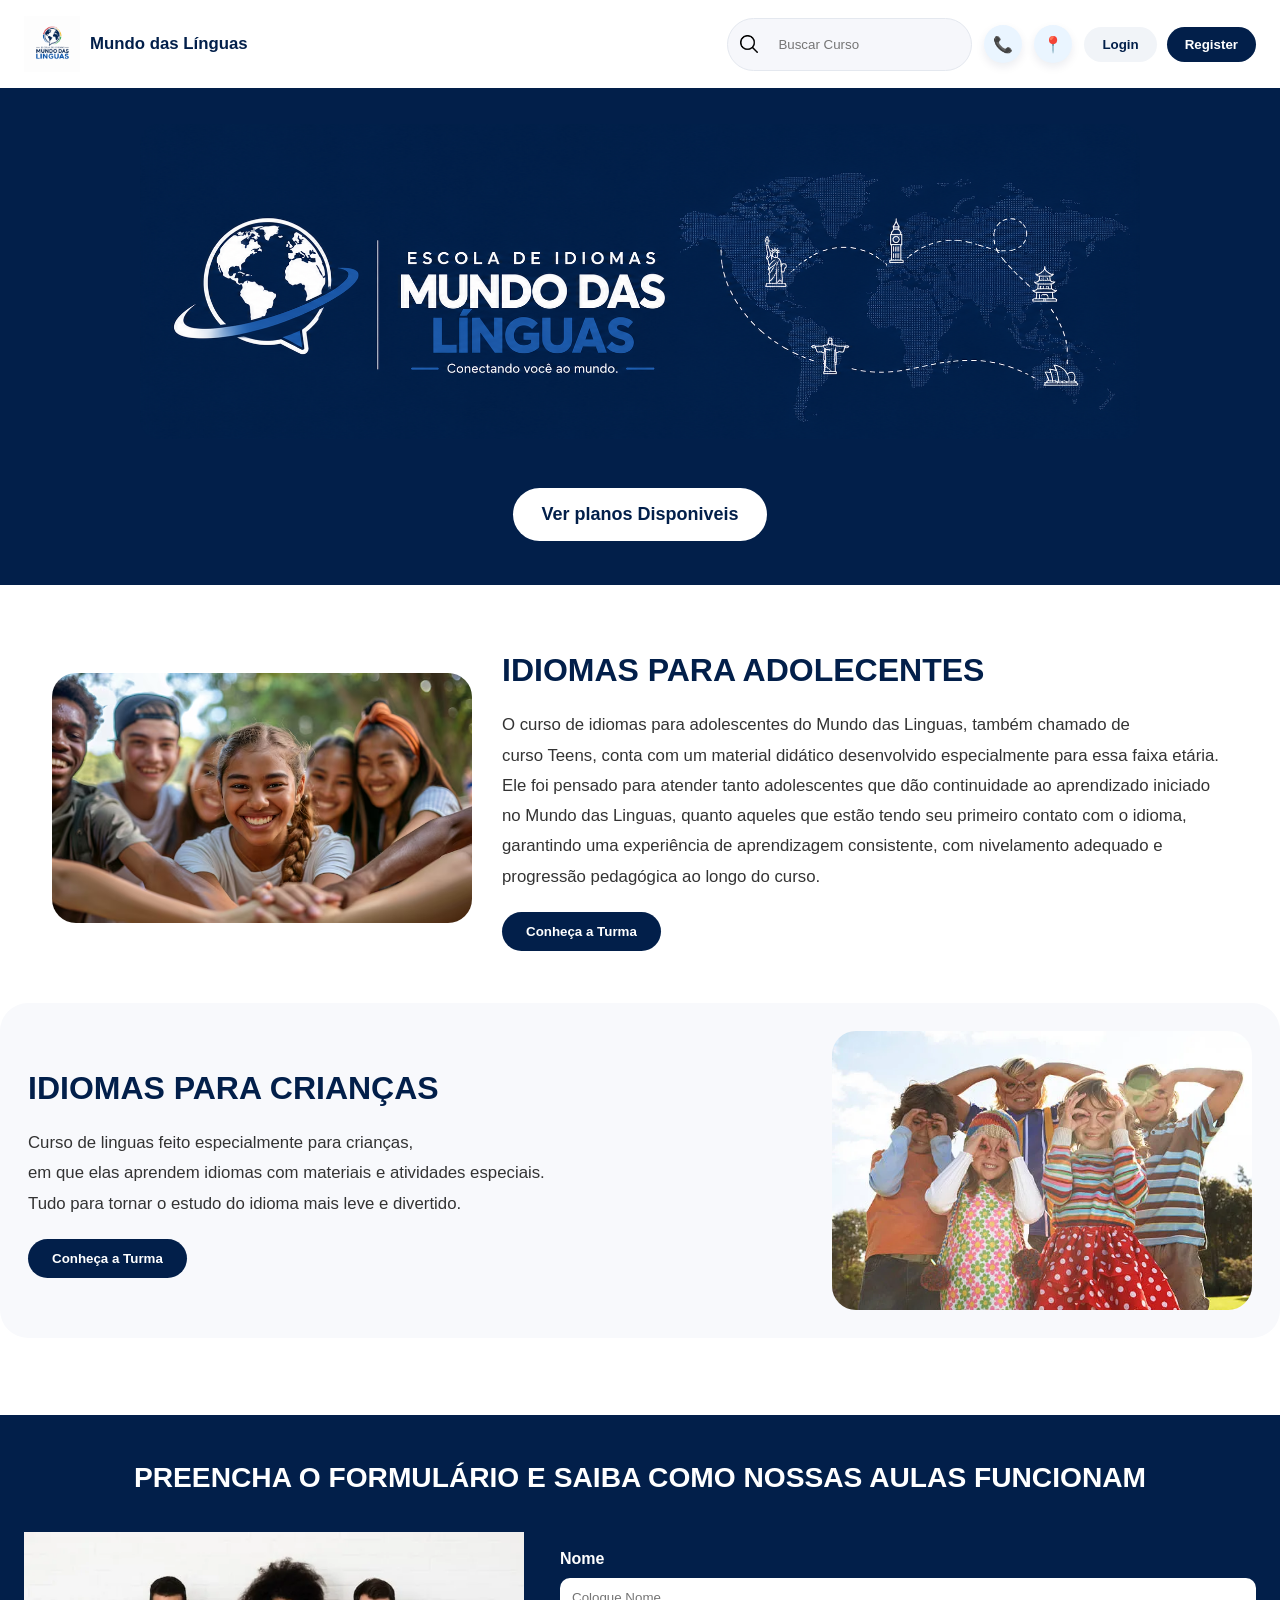
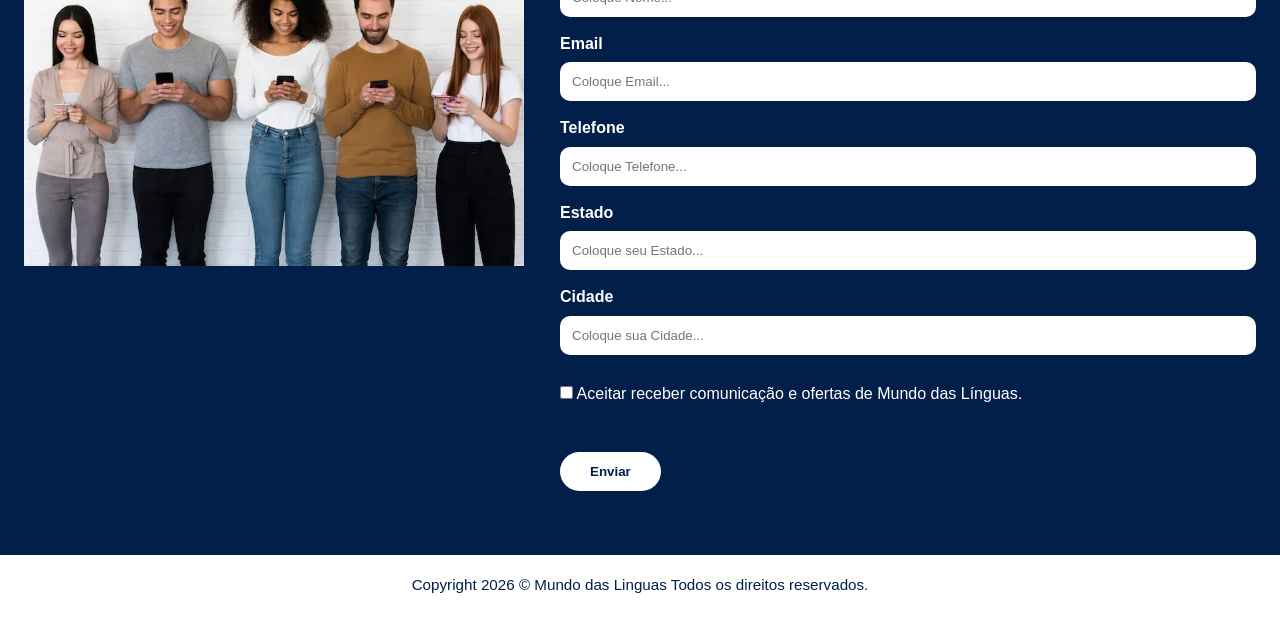
==== commit 32e19fc9: "Update mobile index" ====
--- a/index.html
+++ b/index.html
@@ -7,21 +7,32 @@
     <link rel="stylesheet" href="style.css">
 </head>
 <body>
-    <header>
-        <img id="Logo" src="img/logo.png" alt="Logo">
-        <nav>
-            <img src="img/Icone Busca.png" alt="">
-            <input type="text" placeholder="Buscar Curso" class="barra_de_pesquisa">
+    <header class="site-header">
+        <a href="index.html" class="brand">
+            <img id="Logo" src="img/logo.png" alt="Logo Mundo das Línguas">
+            <span>Mundo das Línguas</span>
+        </a>
+
+        <nav class="top-nav">
+            <div class="search-box">
+                <img src="img/Icone Busca.png" alt="Ícone de busca">
+                <input type="text" placeholder="Buscar Curso" class="barra_de_pesquisa">
+            </div>
+
             <div class="phone-wrapper-home">
                 <button class="phone-icon-home" id="phone-icon-home" type="button" aria-label="Mostrar telefone de contato">📞</button>
                 <div class="phone-bubble-home" id="phone-bubble-home">+55 (15) 99131-5008</div>
             </div>
+
             <div class="location-wrapper-home">
                 <button class="location-icon-home" id="location-icon-home" type="button" aria-label="Mostrar localização">📍</button>
-                <div class="location-bubble-home" id="location-bubble-home">Rua das Línguas, 12 - São Paulo</div>
+                <div class="location-bubble-home" id="location-bubble-home">Rua das Línguas, 123 - São Paulo</div>
             </div>
-            <button id="Login">Login</button>
-            <button id="register">Register</button>  
+
+            <div class="header-actions">
+                <button id="Login" type="button">Login</button>
+                <button id="register" type="button">Register</button>
+            </div>
         </nav>
     </header>
     <main>
@@ -116,7 +127,7 @@
 
     </main>
     <footer id="baixo">
-        Copyright 2026 © Mundo das Linguas Todos os direitos reservados.
+        <p id="copyright">Copyright 2026 © Mundo das Linguas Todos os direitos reservados.</p>
     </footer>
     <script src="javascript.js" defer></script>
 </body>
--- a/style.css
+++ b/style.css
@@ -1,54 +1,104 @@
+:root {
+    --azul-principal: #021F4A;
+    --azul-escuro: #03306f;
+    --cinza-texto: #333;
+    --branco: #fff;
+    --cinza-claro: #f6f7fb;
+}
+
 * {
     margin: 0;
     padding: 0;
     box-sizing: border-box;
 }
 
-body{
+body {
     font-family: Arial, Helvetica, sans-serif;
-    background-color: white;
-    color: #333;
+    background: var(--branco);
+    color: var(--cinza-texto);
     line-height: 1.6;
     width: 100%;
-}
-
-
-/* HEADER */
-header{
-    background-color: white;
+    min-height: 100vh;
+}
+
+header {
+    background-color: var(--branco);
     display: flex;
     justify-content: space-between;
     align-items: center;
-    padding: 15px 50px;
-
-}
-
-#Logo{
-    width: 50px;
-}
-
-nav{
-    display: flex;
-    align-items: center;
-    gap: 15px;
-}
-
-nav img{
-    width: 25px;
-}
-
-.phone-wrapper-home {
+    gap: 16px;
+    padding: 16px 24px;
+    flex-wrap: wrap;
+    box-shadow: 0 2px 12px rgba(2, 31, 74, 0.06);
+}
+
+.brand {
+    display: flex;
+    align-items: center;
+    gap: 10px;
+    text-decoration: none;
+    color: var(--azul-principal);
+    font-weight: 700;
+    font-size: 1.05rem;
+}
+
+#Logo {
+    width: 56px;
+    height: auto;
+}
+
+.top-nav {
+    display: flex;
+    align-items: center;
+    gap: 12px;
+    flex-wrap: wrap;
+    justify-content: flex-end;
+    flex: 1;
+}
+
+.search-box {
+    display: flex;
+    align-items: center;
+    gap: 8px;
+    padding: 8px 12px;
+    border-radius: 999px;
+    background: var(--cinza-claro);
+    border: 1px solid #e4e8ef;
+    min-width: 220px;
+}
+
+.search-box img {
+    width: 18px;
+    height: 18px;
+}
+
+.top-nav input {
+    border: none;
+    outline: none;
+    background: transparent;
+    width: 100%;
+}
+
+.header-actions {
+    display: flex;
+    align-items: center;
+    gap: 10px;
+}
+
+.phone-wrapper-home,
+.location-wrapper-home {
     position: relative;
     display: inline-flex;
     align-items: center;
 }
 
-.phone-icon-home {
+.phone-icon-home,
+.location-icon-home {
     border: none;
     background: #eaf5ff;
-    color: #021F4A;
-    width: 36px;
-    height: 36px;
+    color: var(--azul-principal);
+    width: 38px;
+    height: 38px;
     border-radius: 50%;
     display: flex;
     align-items: center;
@@ -58,12 +108,13 @@
     box-shadow: 0 4px 10px rgba(2, 31, 74, 0.08);
 }
 
-.phone-bubble-home {
+.phone-bubble-home,
+.location-bubble-home {
     position: absolute;
     top: calc(100% + 8px);
     right: 0;
-    background: white;
-    color: #021F4A;
+    background: var(--branco);
+    color: var(--azul-principal);
     padding: 8px 10px;
     border-radius: 10px;
     font-size: 12px;
@@ -74,129 +125,88 @@
     pointer-events: none;
     transform: translateY(4px);
     transition: opacity 0.2s ease, transform 0.2s ease;
-}
-
-.phone-bubble-home.show {
-    opacity: 1;
-    transform: translateY(0);
-}
-
-.location-wrapper-home {
-    position: relative;
-    display: inline-flex;
-    align-items: center;
-}
-
-.location-icon-home {
-    border: none;
-    background: #eaf5ff;
-    color: #021F4A;
-    width: 36px;
-    height: 36px;
-    border-radius: 50%;
-    display: flex;
-    align-items: center;
-    justify-content: center;
-    cursor: pointer;
-    font-size: 16px;
-    box-shadow: 0 4px 10px rgba(2, 31, 74, 0.08);
-}
-
-.location-bubble-home {
-    position: absolute;
-    top: calc(100% + 8px);
-    right: 0;
-    background: white;
-    color: #021F4A;
-    padding: 8px 10px;
-    border-radius: 10px;
-    font-size: 12px;
-    font-weight: 600;
-    box-shadow: 0 6px 16px rgba(0, 0, 0, 0.12);
-    white-space: nowrap;
-    opacity: 0;
-    pointer-events: none;
-    transform: translateY(4px);
-    transition: opacity 0.2s ease, transform 0.2s ease;
-}
-
+    z-index: 10;
+}
+
+.phone-bubble-home.show,
 .location-bubble-home.show {
     opacity: 1;
     transform: translateY(0);
 }
 
-nav input{
-    padding: 8px;
-    border: none;
-    border-radius: 5px;
-    width: 200px;
-    
+nav input {
+    padding: 10px 12px;
+    border: 1px solid #dce2ea;
+    border-radius: 999px;
+    width: min(240px, 100%);
+    background: var(--cinza-claro);
+}
+
+#Login,
+#register {
+    padding: 10px 18px;
+    border-radius: 999px;
+    cursor: pointer;
+    font-weight: bold;
+    border: none;
 }
 
 #Login {
-    padding: 10px 20px;
+    background: #f1f4f8;
+    color: var(--azul-principal);
+}
+
+#register {
+    background-color: var(--azul-principal);
+    color: var(--branco);
+}
+
+#botao {
+    background-color: var(--azul-principal);
+    padding: 36px 24px 44px;
+    display: flex;
+    flex-direction: column;
+    align-items: center;
+    justify-content: center;
+    text-align: center;
+}
+
+#Banner {
+    width: 100%;
+    max-width: 1000px;
+    height: auto;
+    display: block;
     border-radius: 20px;
+}
+
+#planos {
+    border: none;
+    border-radius: 999px;
+    padding: 16px 28px;
+    margin-top: 24px;
+    font-weight: bold;
     cursor: pointer;
-    font-weight: bold;
-}
-
-
-
-#register{
-    padding: 10px 20px;
-    background-color: #021F4A;
-    color: white;
-    border-radius: 20px;
-    cursor: pointer;
-    font-weight: bold;
-}
-
-#banner{
-    height: 1;
-}
-
-#planos{
-border: none;
-border-radius: 30rem;
-padding: 30px 50px;
-margin: 110px;
-font-weight: bold;
-cursor: pointer;
-font-size: 20px;
-margin-top: 40px;
-}
-
-#botao{
-    background-color: #021F4A;
+    font-size: 18px;
+    background-color: var(--branco);
+    color: var(--azul-principal);
 }
 
 #Parte2 {
-    margin: 50px;
-}
-
-#adolecente{
-    border: none;
-    border-radius: 4rem;
-    
-}
-#texto-adolecente{
-    text-align: center;
-}
-#subtexto-adolecente{
-    text-align: center;
-}
+    margin: 32px 24px 24px;
+}
+
 .secao-adolecente,
 .secao-criancas {
     display: flex;
     align-items: center;
-    gap: 50px;
-    margin-top: 80px;
-    padding: 40px;
-    border-radius: 30px;
+    gap: 30px;
+    margin-top: 24px;
+    padding: 28px;
+    border-radius: 28px;
 }
 
 .secao-adolecente {
-    background-color: white;
+    background-color: var(--branco);
 }
 
 .secao-criancas {
@@ -208,7 +218,7 @@
 .secao-criancas img {
     width: 100%;
     max-width: 420px;
-    border-radius: 30px;
+    border-radius: 24px;
     object-fit: cover;
 }
 
@@ -220,95 +230,92 @@
 #texto-adolecente,
 #texto-criancas {
     text-align: left;
-    margin-bottom: 15px;
+    margin-bottom: 14px;
     font-size: 2rem;
-    color: #021F4A;
+    color: var(--azul-principal);
 }
 
 #subtexto-adolecente,
 #subtexto-criancas {
     text-align: left;
-    margin-bottom: 25px;
+    margin-bottom: 20px;
     max-width: 800px;
-    font-size: 1.1rem;
+    font-size: 1.05rem;
     line-height: 1.8;
 }
 
 .turma {
-    padding: 12px 25px;
-    border-radius: 25px;
+    padding: 12px 24px;
+    border-radius: 999px;
     cursor: pointer;
     font-weight: bold;
-    background-color: #021F4A;
-    color: white;
+    background-color: var(--azul-principal);
+    color: var(--branco);
     border: none;
     transition: 0.3s;
 }
 
 .turma:hover {
-    background-color: #03306f;
+    background-color: var(--azul-escuro);
     transform: translateY(-2px);
 }
 
-.form-campos p{
-    text-align: left;
-    margin-top: 15px;
-    margin-bottom: 5px;
-    font-weight: bold;
-}
-#formulario{
-    background-color: #021F4A;
-    color: white;
+#formulario {
+    background-color: var(--azul-principal);
+    color: var(--branco);
     margin: 0 auto;
-    padding: 40px;
-}
-
-#preencha{
+    padding: 40px 24px 48px;
+}
+
+#preencha {
     text-align: center;
-    margin-bottom: 40px;
-}
-
-.form-container{
+    margin-bottom: 32px;
+    font-size: clamp(1.4rem, 2.2vw, 2rem);
+}
+
+.form-container {
     display: flex;
     align-items: flex-start;
     justify-content: space-between;
-    gap: 50px;
-}
-
-#pessoas{
-    width: 500px;
+    gap: 36px;
+}
+
+#pessoas {
+    width: 100%;
+    max-width: 500px;
     height: auto;
 }
 
-.form-campos{
+.form-campos {
     flex: 1;
-}
-
-.form-campos p{
-    margin-top: 15px;
-    margin-bottom: 5px;
-    font-weight: bold;
-}
-
-.form-campos input[type="text"]{
+    min-width: 0;
+}
+
+.form-campos p {
+    text-align: left;
+    margin-top: 14px;
+    margin-bottom: 6px;
+    font-weight: bold;
+}
+
+.form-campos input[type="text"],
+.form-campos input[type="email"] {
     width: 100%;
     padding: 12px;
     border: none;
     border-radius: 10px;
 }
 
-#Enviar{
+#Enviar {
     margin-top: 20px;
     padding: 12px 30px;
     border: none;
-    border-radius: 25px;
-    background-color: white;
-    color: #021F4A;
+    border-radius: 999px;
+    background-color: var(--branco);
+    color: var(--azul-principal);
     font-weight: bold;
     cursor: pointer;
 }
-
-
 
 #textoSecreto {
     display: none;
@@ -321,103 +328,122 @@
     color: red;
     font-weight: bold;
     margin-top: 15px;
-:root{
-    --azul-principal: #021F4A;
-    --cinza-texto: #333;
-    --branco: #fff;
-}
-
-body{
-    font-family: Arial, Helvetica, sans-serif;
-    background: var(--branco);
-    color: var(--cinza-texto);
-    line-height: 1.6;
-}
-/* SEÇÃO CRIANÇAS */
-#Parte2 > div:nth-child(2){
-    display: flex;
-    align-items: center;
-    justify-content: space-between;
-    gap: 50px;
-    margin-top: 80px;
-    padding: 40px;
-    background-color: #f8f9fc;
-    border-radius: 30px;
-}
-
-#Parte2 > div:nth-child(2) > div{
-    flex: 1;
-}
-
-/* SEÇÃO CRIANÇAS */
-#Parte2 > div:nth-child(2){
-    display: flex;
-    flex-direction: row; /* imagem à esquerda */
-    align-items: center;
-    justify-content: space-between;
-    gap: 50px;
-    margin-top: 80px;
-    padding: 40px;
-}
-
-#Parte2 > div:nth-child(2) > div{
-    flex: 1;
-}
-
-#Kids{
-    width: 100%;
-    max-width: 450px;
-    border-radius: 30px;
-    object-fit: cover;
-}
-
-#texto-criancas{
-    font-size: 2rem;
-    color: #021F4A;
-    margin-bottom: 15px;
-}
-
-#subtexto-criancas{
-    font-size: 1.1rem;
-    line-height: 1.8;
-    margin-bottom: 25px;
-}
-
-/* BOTÃO MAIOR */
-#Parte2 > div:nth-child(2) .turma{
-    background-color: #021F4A;
-    color: white;
-    border: none;
-    border-radius: 30px;
-    padding: 18px 40px; /* aumenta o tamanho */
-    font-size: 20px;    /* texto maior */
-    font-weight: bold;
-    cursor: pointer;
-    transition: 0.3s;
-}
-
-#Parte2 > div:nth-child(2) .turma:hover{
-    background-color: #03306f;
-    transform: translateY(-2px);
-}
-
-#Parte2 > div:nth-child(2) .turma{
-    background-color: #021F4A;
-    color: white;
-    border: none;
-    border-radius: 25px;
-    padding: 12px 25px;
-    font-size: 16px;
-    transition: 0.3s;
-}
-
-#Parte2 > div:nth-child(2) .turma:hover{
-    background-color: #03306f;
-    transform: translateY(-2px);
-}
-
-baixo{
+}
+
+#copyright {
     text-align: center;
-    padding: 20px 0;
-    margin-top: 50px;
+    padding: 18px 16px 28px;
+    color: var(--azul-principal);
+    font-size: 0.95rem;
+}
+
+@media (max-width: 900px) {
+    header {
+        padding: 16px 18px;
+    }
+
+    .top-nav {
+        width: 100%;
+        justify-content: center;
+    }
+
+    .secao-adolecente,
+    .secao-criancas,
+    .form-container {
+        flex-direction: column;
+        align-items: center;
+    }
+
+    .secao-adolecente > div,
+    .secao-criancas > div {
+        width: 100%;
+    }
+
+    #texto-adolecente,
+    #texto-criancas,
+    #subtexto-adolecente,
+    #subtexto-criancas {
+        text-align: center;
+    }
+}
+
+@media (max-width: 600px) {
+    header {
+        padding: 14px;
+    }
+
+    .brand {
+        width: 100%;
+        justify-content: center;
+    }
+
+    .top-nav {
+        gap: 10px;
+        flex-direction: column;
+        align-items: stretch;
+    }
+
+    .search-box {
+        width: 100%;
+        min-width: unset;
+    }
+
+    .header-actions {
+        width: 100%;
+        flex-direction: column;
+    }
+
+    #Login,
+    #register {
+        width: 100%;
+    }
+
+    .phone-wrapper-home,
+    .location-wrapper-home {
+        width: 100%;
+        justify-content: center;
+    }
+
+    #botao {
+        padding: 24px 16px 32px;
+    }
+
+    #planos {
+        width: 100%;
+        padding: 14px 20px;
+        font-size: 16px;
+    }
+
+    #Parte2 {
+        margin: 24px 16px 16px;
+    }
+
+    .secao-adolecente,
+    .secao-criancas {
+        padding: 20px 16px;
+        gap: 18px;
+        margin-top: 20px;
+    }
+
+    #texto-adolecente,
+    #texto-criancas {
+        font-size: 1.5rem;
+    }
+
+    #subtexto-adolecente,
+    #subtexto-criancas {
+        font-size: 1rem;
+    }
+
+    #formulario {
+        padding: 28px 16px 36px;
+    }
+
+    #pessoas {
+        max-width: 320px;
+    }
+
+    .form-campos p {
+        margin-top: 12px;
+    }
 }
